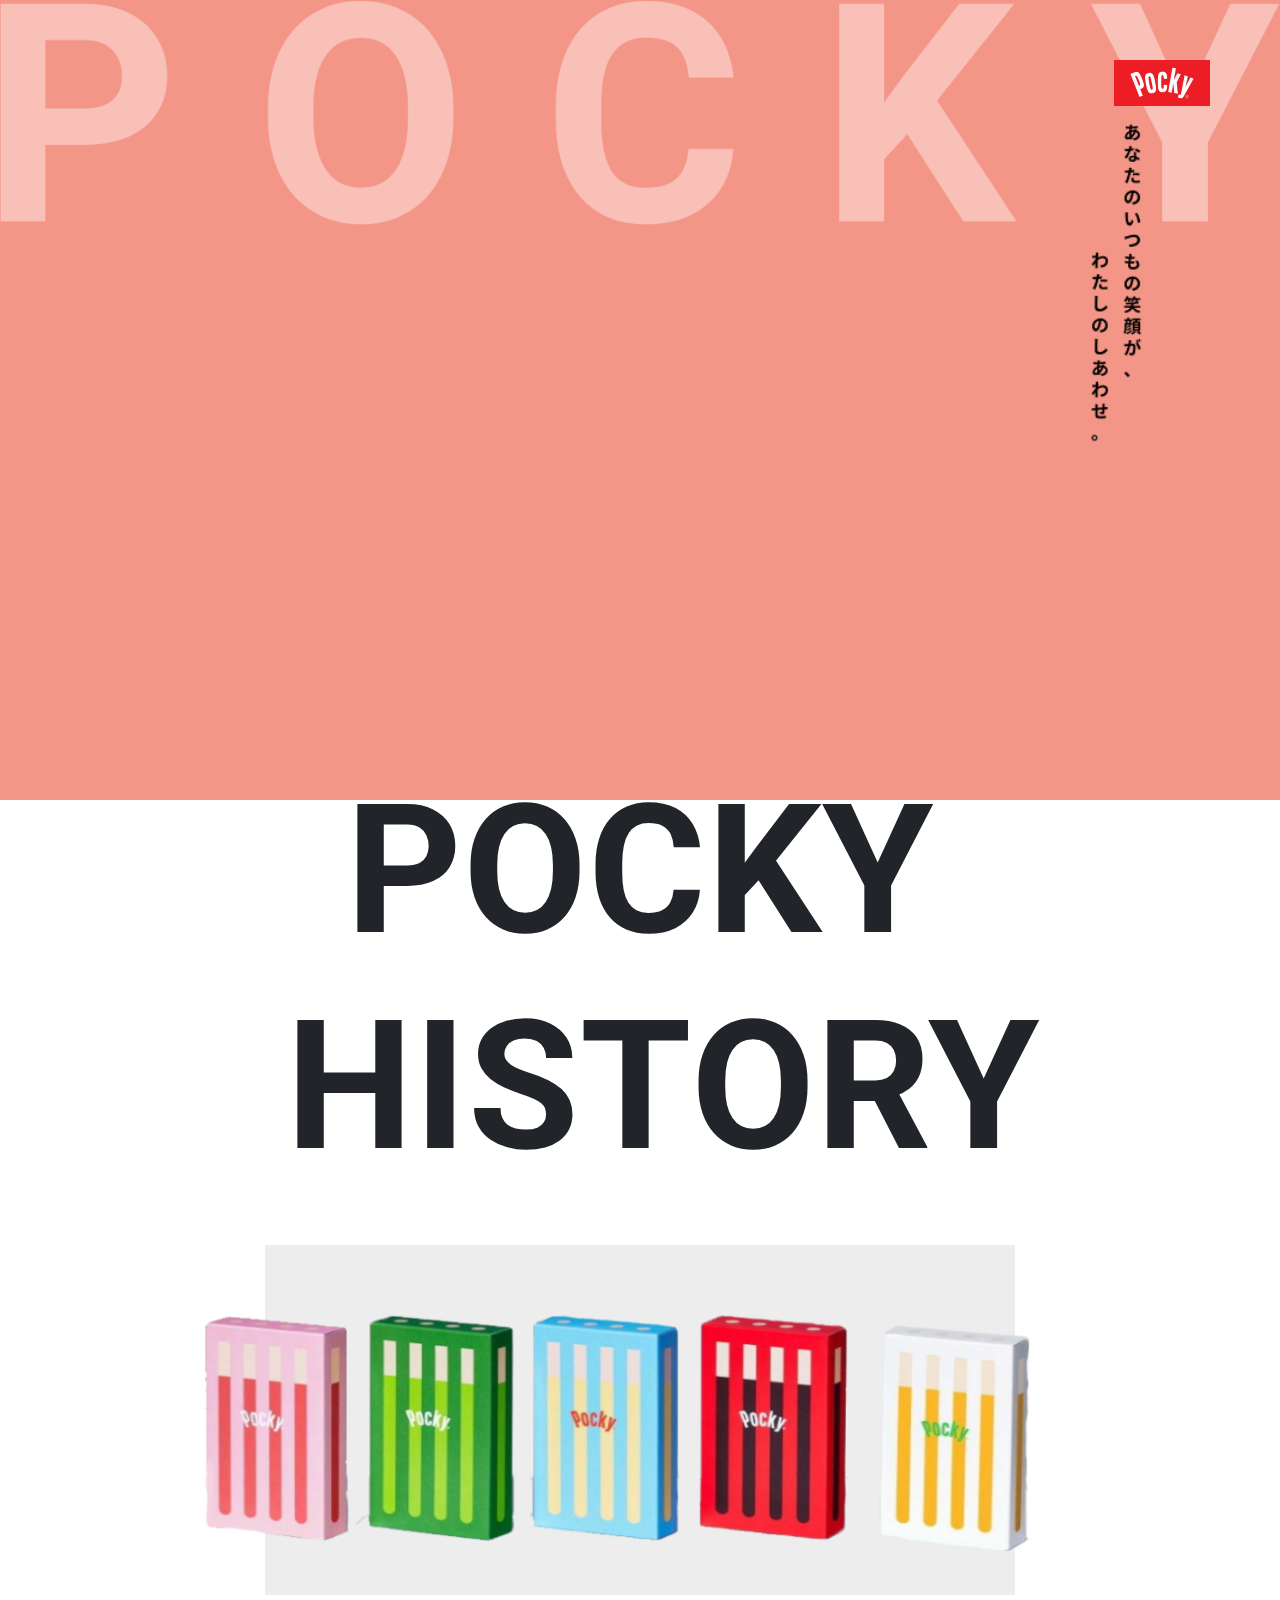
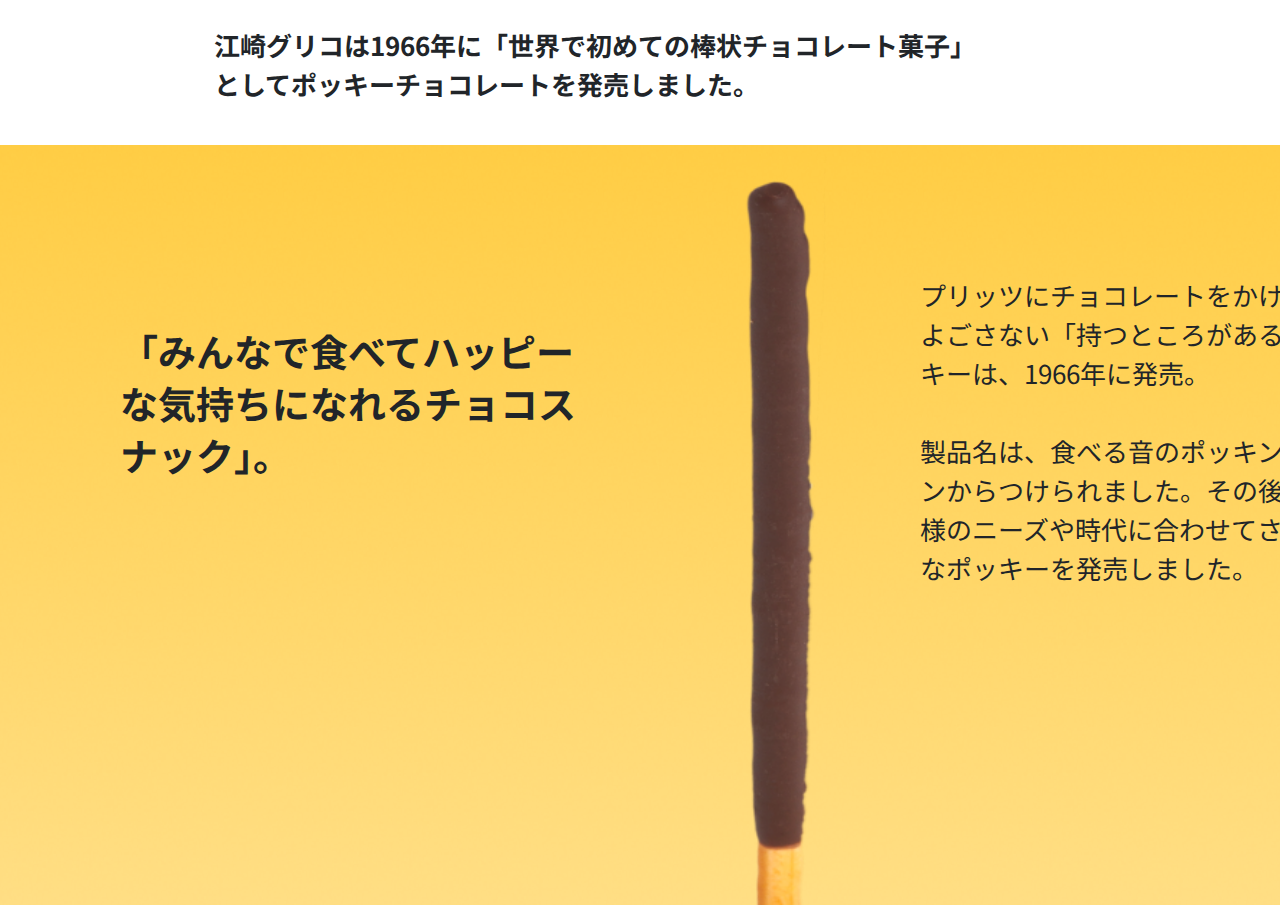
==== index.html @ 2954a49f "final project" ====
<!DOCTYPE html>
<html lang="en">
<head>
    <meta charset="UTF-8">
    <meta name="viewport" content="width=device-width, initial-scale=1.0">
    <title>Hi！Pocky</title>

    <!-- css連結 -->
    <link href="css/style.css" rel="stylesheet">	
    <link href="css/bootstrap.min.css" rel="stylesheet">
    <link href="css/headtop.css" rel="stylesheet" type="text/css">
    <link href="css/historyani.css" rel="stylesheet" type="text/css">
    <link rel="preconnect" href="https://fonts.gstatic.com">
    <link href="https://fonts.googleapis.com/css2?family=Roboto:wght@400;700&display=swap" rel="stylesheet">
    <link href="https://fonts.googleapis.com/css2?family=Noto+Sans+JP:wght@400;500;700&display=swap" rel="stylesheet">

    <!-- JS連結 -->
    <script src="js/jQuery.js"></script>
    <script src="js/bootstrap.min.js"></script>
    <script type="text/javascript" src="js/headtop.js"></script>
</head>

<body>
    <header>
		<main id="main">
            <img class="h_logo" src="img/index/logo_pocky.png" alt="pocky">
            <img class="logo" src="img/index/img_logo.png" alt="logo">
            <img class="headertext" src="img/index/p_header.png" alt="header text">
			<div class="intro">
				<div class="visual-wrap">
					<div class="visual-list">
						<div class="item item01 origin"><img src="img/index/img_chocolate_fc.png" alt="" width="100" height="500"></div>
						<div class="item item02 origin"><img src="img/index/img_strawberry_fc.png" alt="" width="100" height="500"></div>
						<div class="item item03 origin"><img src="img/index/img_potato_fc.png" alt="" width="100" height="500"></div>
						<div class="item item04 origin"><img src="img/index/img_matcha_fc.png" alt="" width="100" height="500"></div>
						<div class="item item05 origin"><img src="img/index/img_melon_fc.png" alt="" width="100" height="500"></div>
					</div>
				</div>
				<div class="visual-bg">
					<div class="idle-bg bg01"></div>
					<div class="active-bg bg01"></div>
				</div>
            </div>
        </main>
    </header>

    <div class="history">
        <h1 class="content_title">POCKY &nbsp;HISTORY</h1>
        <h1 class="content_title_mid">POCKY<br>HISTORY</h1>
        <div class="bg_history1_box">
            <div class="bg_history1"></div>
            <img class="img_pockybox" src="img/index/img_pockybox.png" alt="pockybox">
            <p class="content_text">江崎グリコは1966年に「世界で初めての棒状チョコレート菓子」<br>としてポッキーチョコレートを発売しました。</p>
        </div>
        <div class="bg_history2_box">
            <h2 class="history_title">「みんなで食べてハッピーな気持ちになれるチョコスナック」。</h2>
            <img class="img_bighcocolate" src="img/index/img_bigchocolate.png" alt="img_bigchocolate">
            <p class="content_text">プリッツにチョコレートをかけ、手をよごさない「持つところがある」ポッキーは、1966年に発売。<br><br>
                製品名は、食べる音のポッキンポッキンからつけられました。その後、お客様のニーズや時代に合わせてさまざまなポッキーを発売しました。</p>
        </div>
    </div>
</body>
</html>
---- css/style.css ----
html{
    height: auto;
    margin: auto;
    font-size: 62.5%; 
}

.h_logo{
    position: absolute;
    width: 100%;
    z-index: 2;
}

.logo{
    position: absolute;
    margin-top: 60px;
    right: 5.5%;
    z-index: 2;
}

.headertext{
    position: absolute;
    margin-top: 50px;
    height: 36rem;
    top: 70px;
    right: 10%;
    z-index: 5;
}

.history{
    margin-top: -37px;
}

.content_title{
    font-family: 'Roboto', sans-serif;
    font-weight: bold;
    font-size: 18rem;
    letter-spacing: 0.1rem;
    text-align: center;
}

.content_title_mid{
    display: none;
}

.bg_history1_box{
    margin-top: 50px;
    display: flex;
    justify-content: center;
}

.bg_history1{
    width: 750px;
    height: 350px;
    background: rgba(196, 196, 196, 0.3);
}

.img_pockybox{
    position: absolute;
    width: 900px;
    margin-top: 40px;
    margin-left: 25px;
}

.content_text{
    position: absolute;
    font-family: 'Noto Sans JP', sans-serif;
    font-weight: bold;
    font-size: 2.6rem;
    margin-top: 380px;
    margin-left: -90px;
}

.bg_history2_box{
    margin-top: 150px;
    width: 100%;
    height: 760px;
    background-image: url(../img/index/bg_history2.png);
    background-repeat: round;
    display: flex;
}

h2{
    font-size: 3.8rem !important;
}

.history_title{
    font-family: 'Noto Sans JP', sans-serif;
    font-weight: bold;
    width: 480px;
    line-height: 5.2rem;
    margin-top: 180px;
    margin-left: 120px;
}

.img_bighcocolate{
    margin-left: 100px;
    z-index: 5;
}

.bg_history2_box p{
    width: 450px;
    font-weight: normal;
    margin-top: 130px;
    margin-left: 920px;
}

@media screen and (max-width: 860px) {
    .introduce{ margin-top: -10px!important;}
    .content_title{ display: none;}
    .content_title_mid{ 
        display: block;
        font-family: 'Roboto', sans-serif;
        font-weight: bold;
        font-size: 10rem;
        letter-spacing: 0.1rem;
        line-height: 10rem;
        text-align: left;
    }

    .history{ margin-top: -12px;}
    .content_title{ font-size: 9.5rem;}
    .bg_history1_box{ margin-top: 50px; justify-content: flex-end;}
    .bg_history1{ width: 600px; height: 300px;}
    .img_pockybox{ width: 650px; margin-top: 55px; margin-left: -10px;}
    .content_text{ font-size: 2rem; margin-top: 330px; margin-right: 70px;}    
}
---- css/headtop.css ----
@charset "UTF-8";


#main .sp{ display: none; }
#main .intro{ width: 100%; height: 100vh;  min-height: 630px; max-height: 800px; padding-top: 55%; position: relative; }
#main .intro .visual-wrap{ position: absolute; left: 0; top: 0; width: 100%; height: 100%; overflow: hidden; }
#main .intro .visual-list{ position: absolute; left: 50%; bottom: 0; z-index: 5; overflow: hidden; }
#main .intro .visual-list .item{ float: left; transform: translateX(80px); }
#main .intro .visual-list .item01{ margin-right: 20px; }
#main .intro .visual-list .item02{ margin-right: 20px; }
#main .intro .visual-list .item03{ margin-right: 20px; }
#main .intro .visual-list .item04{ margin-right: 20px; }
#main .intro .visual-list .item05{ margin-right: 20px; }
#main .intro .visual-bg{ position: absolute; left: 0; top: 0; width: 100%; height: 100%; }
#main .intro .visual-bg .active-bg,
#main .intro .visual-bg .idle-bg{ position: absolute; left: 0; top: 0; width: 100%; height: 100%; }
#main .intro .visual-bg .active-bg{ transform: scale(0); z-index: 1; }
#main .intro .visual-bg .active-bg.bg01,
#main .intro .visual-bg .idle-bg.bg01{ background-color: #F49687; }
#main .intro .visual-bg .active-bg.bg02,
#main .intro .visual-bg .idle-bg.bg02{ background-color: #FFB2DB; }
#main .intro .visual-bg .active-bg.bg03,
#main .intro .visual-bg .idle-bg.bg03{ background-color: #3DA44C; }
#main .intro .visual-bg .active-bg.bg04,
#main .intro .visual-bg .idle-bg.bg04{ background-color: #8EEBFF; }
#main .intro .visual-bg .active-bg.bg05,
#main .intro .visual-bg .idle-bg.bg05{ background-color: #FFDB7E; }


@media screen and (max-width: 860px) {
	#main .intro{ height: 0; padding-top: 110%;  min-height: inherit;}
	#main .intro .visual-list{ height: 60%;}
	#main .intro .visual-list .item{ float: left; height: auto; /*height: 120%;*/ transform: translateX(5vw); }
	#main .intro .visual-list .item01{ margin-right: 0; width: 100px; }
	#main .intro .visual-list .item02{ margin-right: 0%; width: 100px; }
	#main .intro .visual-list .item03{ margin-right: 0%; width: 100px; }
	#main .intro .visual-list .item04{ margin-right: 0%; width: 100px; }
	#main .intro .visual-list .item05{ margin-right: 0%; width: 100px; }
	#main .intro .visual-list .item img{ height: auto; width: 100%; }
}

/*animation*/
#main .intro .visual-bg .active-bg.show01{ animation: visualBgSlide01 0.3s cubic-bezier(.31,.01,.99,.76) forwards; transform-origin: left center; }
#main .intro .visual-bg .active-bg.show02{ animation: visualBgSlide02 0.3s cubic-bezier(.31,.01,.99,.76) forwards; transform-origin: center top; }
#main .intro .visual-bg .active-bg.show03{ animation: visualBgSlide03 0.3s cubic-bezier(.31,.01,.99,.76) forwards; transform-origin: right center; }
#main .intro .visual-bg .active-bg.show04{ animation: visualBgSlide04 0.3s cubic-bezier(.31,.01,.99,.76) forwards; transform-origin: center bottom; }
#main .intro::before{ content: ''; width: 100%; height: 100%; position: absolute; right: 0; top: 0; background-color: #ffffff; z-index: 50; }
#main .intro.show::before{ width: 0; transition: width 0.5s cubic-bezier(1.000, 0.000, 0.000, 1.000); }
#main .intro .visual-list .item img{ transform: translateY(100%); }
#main .intro .visual-list .item.show img{ transform: translateY(0); transition: transform 0.5s ease; }



/*keyframe*/
@keyframes visualBgSlide01{
	0%{ transform: scaleX(0); }
	100%{ transform: scaleX(1); }
}
@keyframes visualBgSlide02{
	0%{ transform: scaleY(0); }
	100%{ transform: scaleY(1); }
}
@keyframes visualBgSlide03{
	0%{ transform: scaleX(0); }
	100%{ transform: scaleX(1); }
}
@keyframes visualBgSlide04{
	0%{ transform: scaleY(0); }
	100%{ transform: scaleY(1); }
}
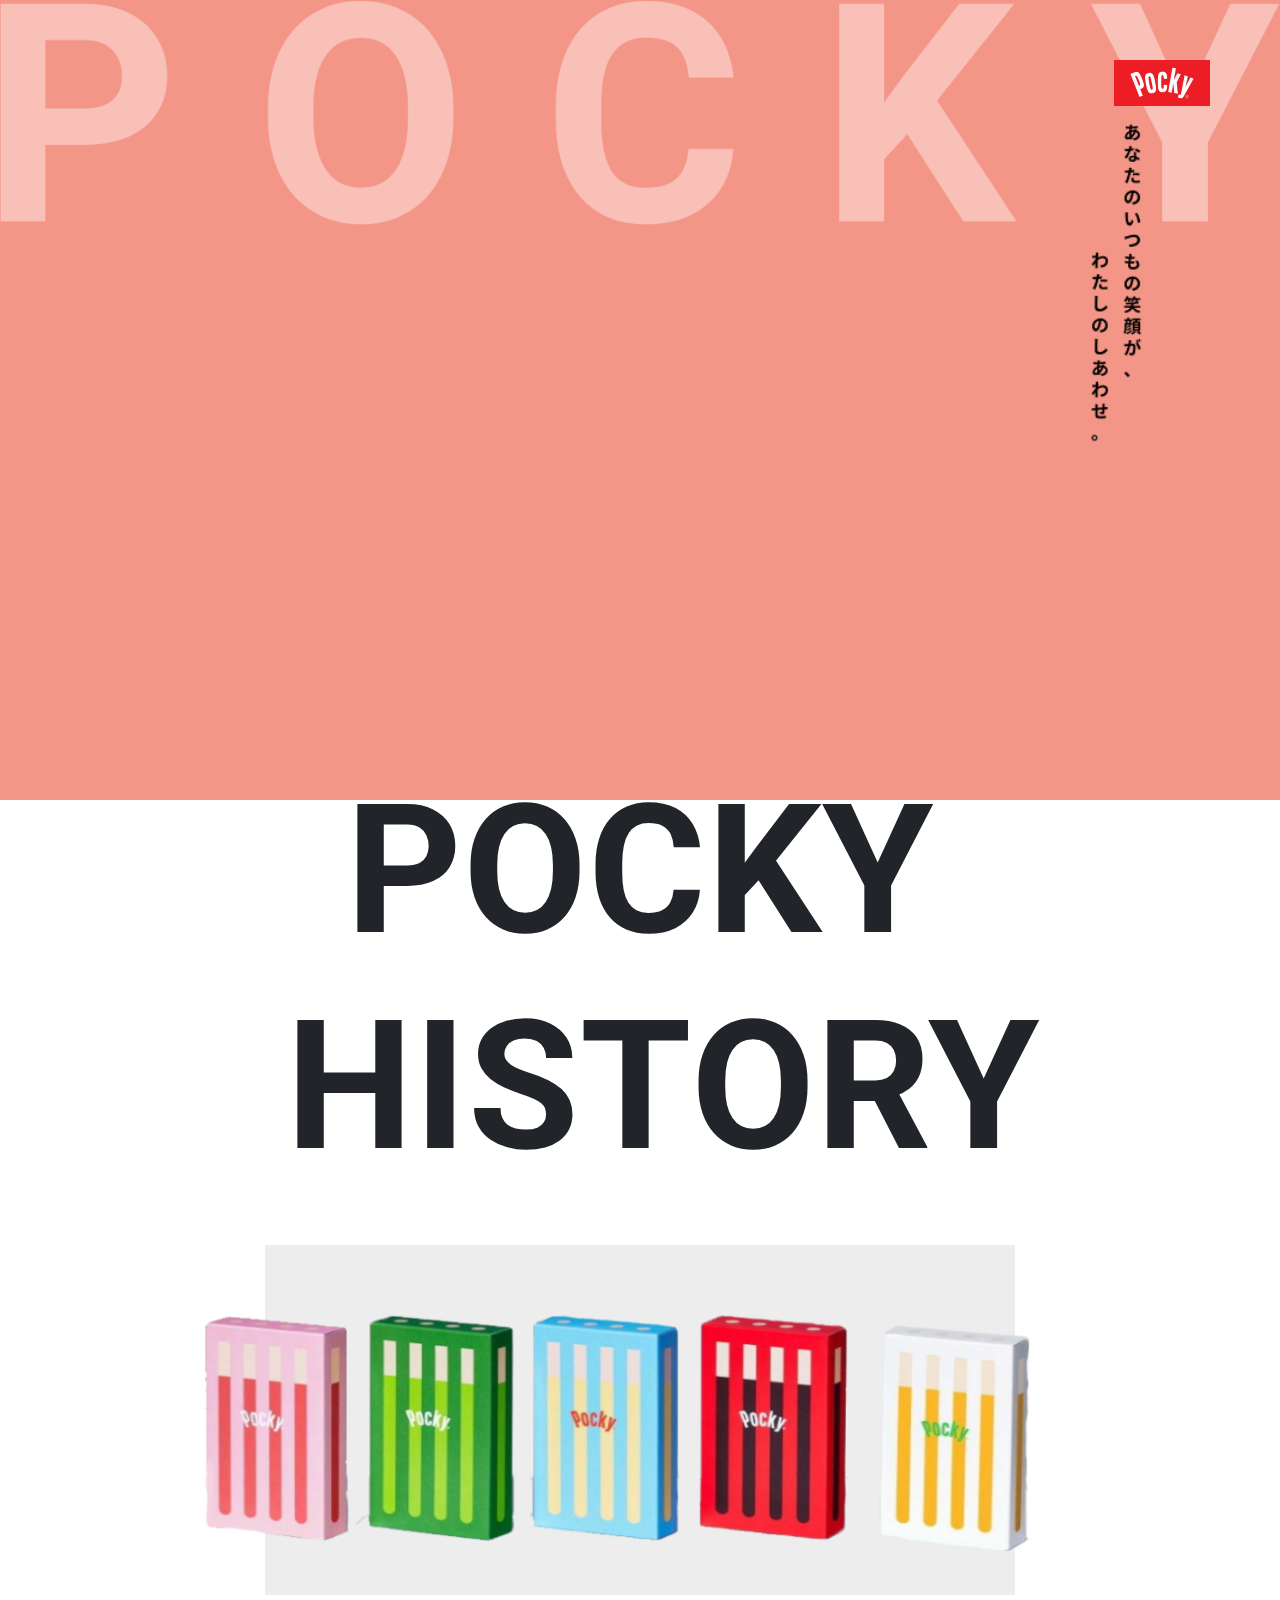
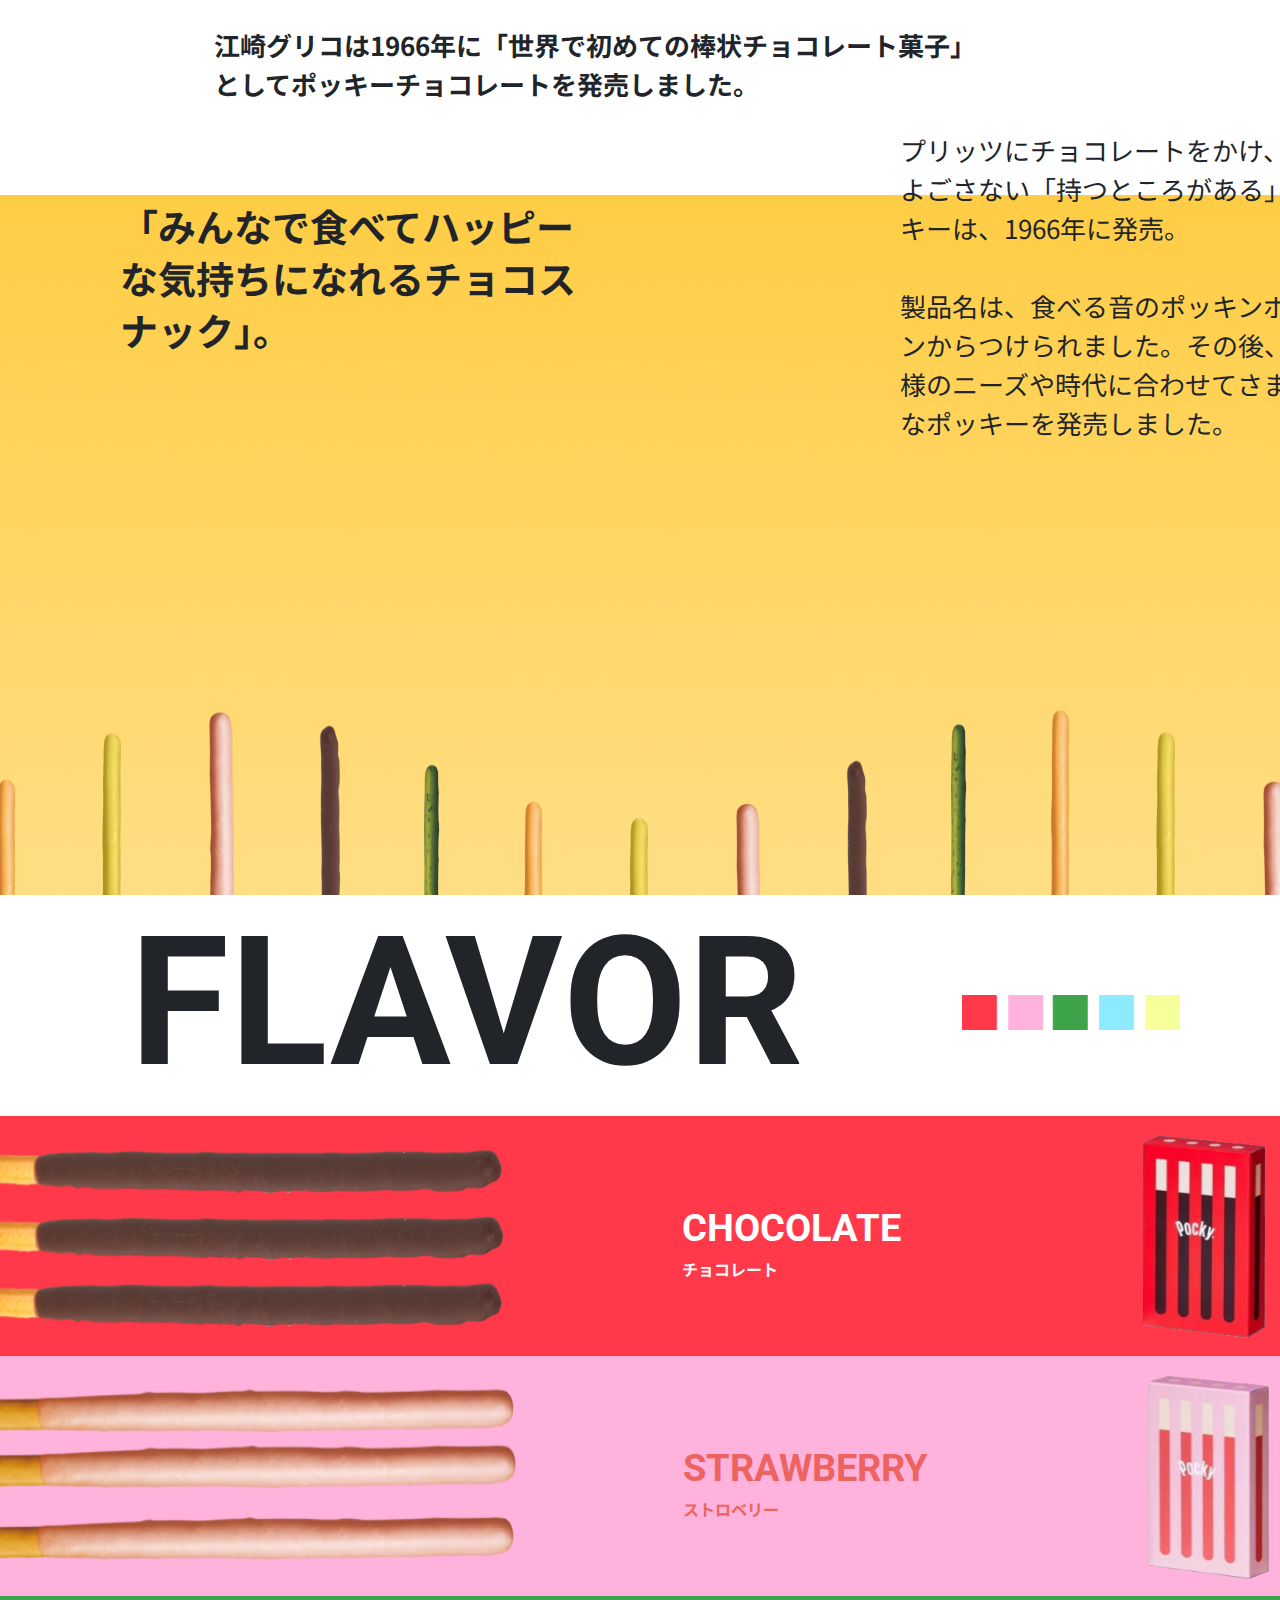
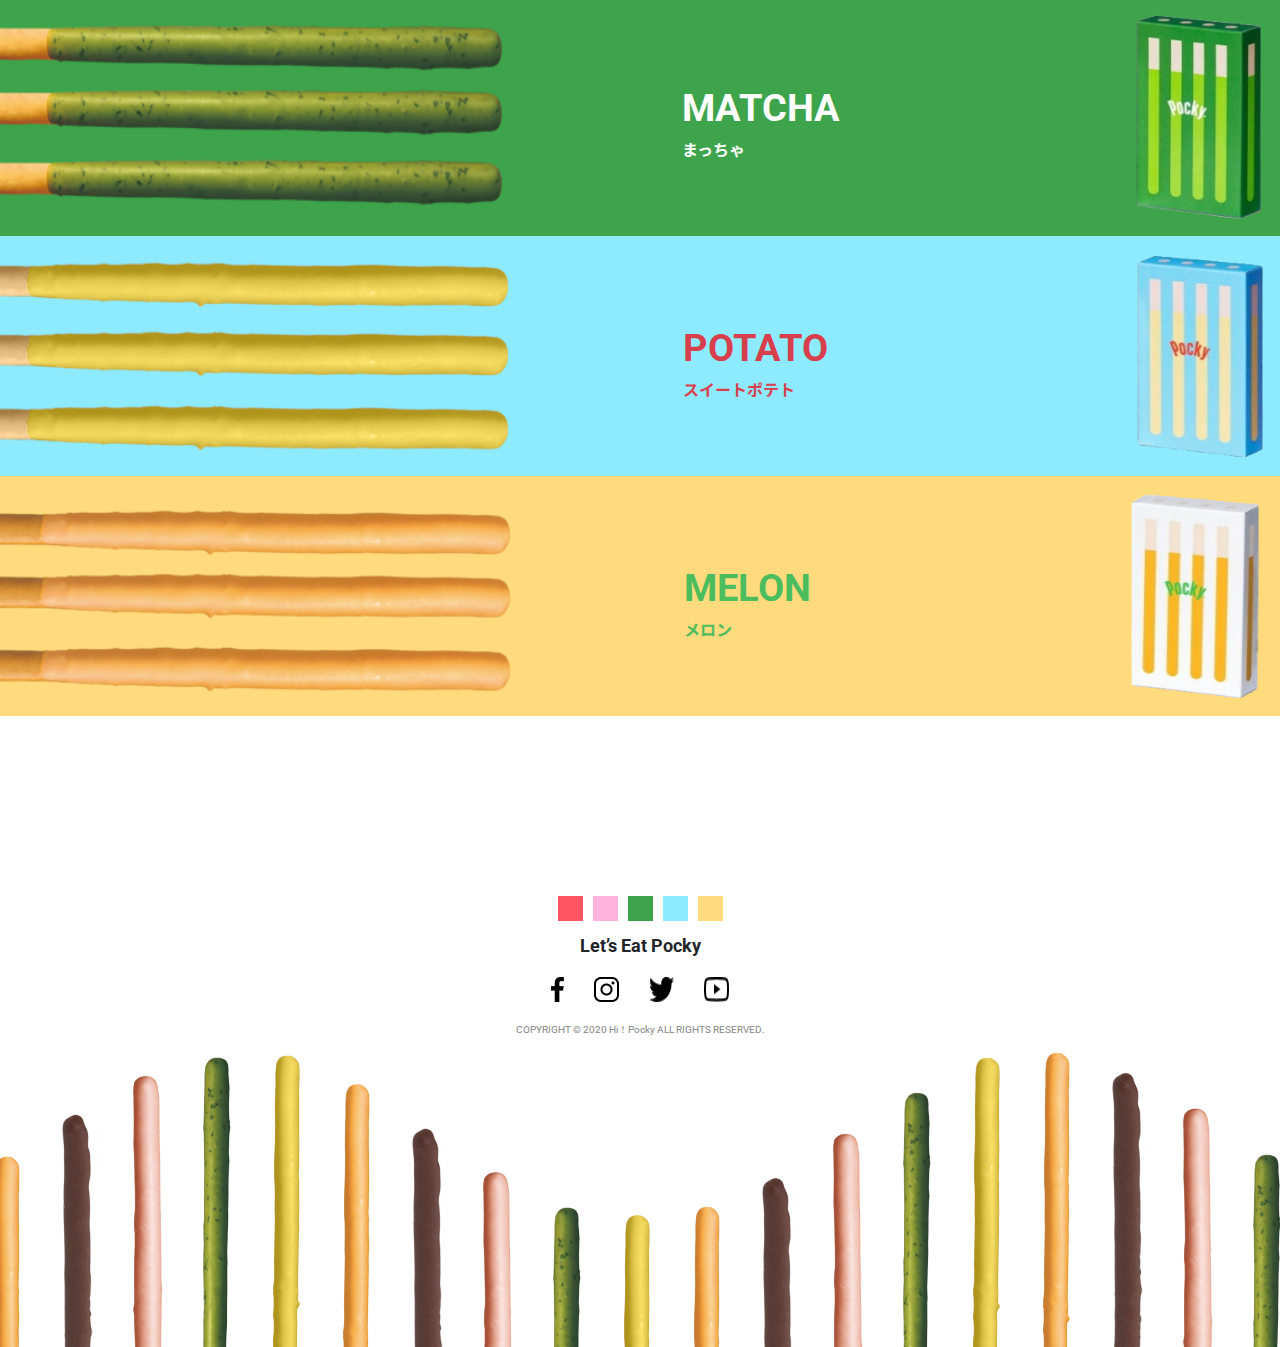
==== commit 2c5afe2d: "home page" ====
--- a/index.html
+++ b/index.html
@@ -8,16 +8,21 @@
     <!-- css連結 -->
     <link href="css/style.css" rel="stylesheet">	
     <link href="css/bootstrap.min.css" rel="stylesheet">
-    <link href="css/headtop.css" rel="stylesheet" type="text/css">
-    <link href="css/historyani.css" rel="stylesheet" type="text/css">
+    <link href="css/animation.css" rel="stylesheet" type="text/css">
     <link rel="preconnect" href="https://fonts.gstatic.com">
     <link href="https://fonts.googleapis.com/css2?family=Roboto:wght@400;700&display=swap" rel="stylesheet">
     <link href="https://fonts.googleapis.com/css2?family=Noto+Sans+JP:wght@400;500;700&display=swap" rel="stylesheet">
 
-    <!-- JS連結 -->
-    <script src="js/jQuery.js"></script>
-    <script src="js/bootstrap.min.js"></script>
-    <script type="text/javascript" src="js/headtop.js"></script>
+     <!-- JS連結 -->
+     <script src="js/jQuery.js"></script>
+     <script src="js/bootstrap.min.js"></script>
+     <script src="js/headtop.js"  type="text/javascript"></script>
+    <script>
+		window.dataLayer = window.dataLayer || [];
+		function gtag(){dataLayer.push(arguments);}
+		gtag('js', new Date());
+		gtag('config', 'UA-28537557-1');
+	</script>
 </head>
 
 <body>
@@ -52,12 +57,98 @@
             <img class="img_pockybox" src="img/index/img_pockybox.png" alt="pockybox">
             <p class="content_text">江崎グリコは1966年に「世界で初めての棒状チョコレート菓子」<br>としてポッキーチョコレートを発売しました。</p>
         </div>
-        <div class="bg_history2_box">
-            <h2 class="history_title">「みんなで食べてハッピーな気持ちになれるチョコスナック」。</h2>
-            <img class="img_bighcocolate" src="img/index/img_bigchocolate.png" alt="img_bigchocolate">
-            <p class="content_text">プリッツにチョコレートをかけ、手をよごさない「持つところがある」ポッキーは、1966年に発売。<br><br>
-                製品名は、食べる音のポッキンポッキンからつけられました。その後、お客様のニーズや時代に合わせてさまざまなポッキーを発売しました。</p>
+        <main id="main">
+            <div class="bg_history2_box">
+                <section class="point">
+                    <div class="buds js-inview"><img src="img/index/img_chocolate_fc.png" alt="" width="144" height="2064"></div>
+                    <div class="bg-list js-inview">
+                        <div class="item item01 origin"><img src="img/index/img_chocolate.png" alt="" width="35" height="276"></div>
+                        <div class="item item02 origin"><img src="img/index/img_matcha.png" alt="" width="28" height="276"></div>
+                        <div class="item item03 origin"><img src="img/index/img_melon.png" alt="" width="35" height="276"></div>
+                        <div class="item item04 origin"><img src="img/index/img_potato.png" alt="" width="36" height="276"></div>
+                        <div class="item item05 origin"><img src="img/index/img_strawberry.png" alt="" width="43" height="276"></div>
+                    </div>
+                </section>
+                <h2 class="history_title">「みんなで食べてハッピーな気持ちになれるチョコスナック」。</h2>
+                <p class="content_text">プリッツにチョコレートをかけ、手をよごさない「持つところがある」ポッキーは、1966年に発売。<br><br>
+                    製品名は、食べる音のポッキンポッキンからつけられました。その後、お客様のニーズや時代に合わせてさまざまなポッキーを発売しました。</p>
+            </div>
+        </main>
+    </div>
+
+    <div class="flavor">
+        <div class="flavor_title">
+            <h1 class="content_title">FLAVOR</h1>
+            <img class="img_smallcontent" src="img/index/img_content_3.png" alt="squares">
+        </div>
+        <div class="chocolate flavor_content">
+            <img src="img/index/img_3chocolate.png" alt="chocolate flavor">
+            <div class="flavor_text">
+                <h2>CHOCOLATE</h2>
+                <p>チョコレート</p>
+            </div>
+            <img class="flavorbox" src="img/index/img_chocolatebox.png" alt="chocolate box">
+        </div>
+        <div class="strawberry flavor_content">
+            <img src="img/index/img_3strawberry.png" alt="strawberry flavor">
+            <div class="flavor_text">
+                <h2>STRAWBERRY</h2>
+                <p>ストロベリー</p>
+            </div>
+            <img class="flavorbox" src="img/index/img_strawberrybox.png" alt="strawberry box">
+        </div>
+        <div class="matcha flavor_content">
+            <img src="img/index/img_3matcha.png" alt="matcha flavor">
+            <div class="flavor_text">
+                <h2>MATCHA</h2>
+                <p>まっちゃ</p>
+            </div>
+            <img class="flavorbox" src="img/index/img_matchabox.png" alt="matcha box">
+        </div>
+        <div class="potato flavor_content">
+            <img src="img/index/img_3potato.png" alt="potato flavor">
+            <div class="flavor_text">
+                <h2>POTATO</h2>
+                <p>スイートポテト</p>
+            </div>
+            <img class="flavorbox" src="img/index/img_potatobox.png" alt="potato box">
+        </div>
+        <div class="melon flavor_content">
+            <img src="img/index/img_3melon.png" alt="melon flavor">
+            <div class="flavor_text">
+                <h2>MELON</h2>
+                <p>メロン </p>
+            </div>
+            <img class="flavorbox" src="img/index/img_melonbox.png" alt="melon box">
         </div>
     </div>
+
+    <footer id="footer" class="js-inview">
+        <div class="container">
+            <div class="img_color">
+                <div class="color_1"></div>
+                <div class="color_2"></div>
+                <div class="color_3"></div>
+                <div class="color_4"></div>
+                <div class="color_5"></div>
+            </div>
+            <h3>Let’s Eat Pocky</h3>
+            <div class="btn_footer">
+                <img class="btn_fb" src="img/btn_footer_fb.png">
+                <img class="btn_ig" src="img/btn_footer_ig.png">
+                <img class="btn_twitter" src="img/btn_footer_twitter.png">
+                <img class="btn_yt" src="img/btn_footer_yt.png">
+            </div>
+
+            <p>COPYRIGHT © 2020 Hi！Pocky ALL RIGHTS RESERVED.</p>
+        </div>
+        <div class="bg-list">
+            <div class="item item01 origin"><img src="img/index/img_chocolate.png" alt="" width="50" height="300"></div>
+            <div class="item item02 origin"><img src="img/index/img_strawberry.png" alt="" width="50" height="300"></div>
+            <div class="item item03 origin"><img src="img/index/img_matcha.png" alt="" width="50" height="300"></div>
+            <div class="item item04 origin"><img src="img/index/img_potato.png" alt="" width="50" height="300"></div>
+            <div class="item item05 origin"><img src="img/index/img_melon.png" alt="" width="50" height="300" margin-right="20"></div>
+        </div>
+    </footer>
 </body>
 </html>--- a/css/style.css
+++ b/css/style.css
@@ -4,19 +4,9 @@
     font-size: 62.5%; 
 }
 
-.h_logo{
-    position: absolute;
-    width: 100%;
-    z-index: 2;
-}
-
-.logo{
-    position: absolute;
-    margin-top: 60px;
-    right: 5.5%;
-    z-index: 2;
-}
-
+/*header*/
+.h_logo{ position: absolute; width: 100%; z-index: 2;}
+.logo{ position: absolute; margin-top: 60px; right: 5.5%; z-index: 2;}
 .headertext{
     position: absolute;
     margin-top: 50px;
@@ -26,10 +16,8 @@
     z-index: 5;
 }
 
-.history{
-    margin-top: -37px;
-}
-
+/*history*/
+.history{ margin-top: -37px;}
 .content_title{
     font-family: 'Roboto', sans-serif;
     font-weight: bold;
@@ -37,30 +25,10 @@
     letter-spacing: 0.1rem;
     text-align: center;
 }
-
-.content_title_mid{
-    display: none;
-}
-
-.bg_history1_box{
-    margin-top: 50px;
-    display: flex;
-    justify-content: center;
-}
-
-.bg_history1{
-    width: 750px;
-    height: 350px;
-    background: rgba(196, 196, 196, 0.3);
-}
-
-.img_pockybox{
-    position: absolute;
-    width: 900px;
-    margin-top: 40px;
-    margin-left: 25px;
-}
-
+.content_title_mid{ display: none;}
+.bg_history1_box{ margin-top: 50px; display: flex; justify-content: center;}
+.bg_history1{ width: 750px; height: 350px; background: rgba(196, 196, 196, 0.3);}
+.img_pockybox{ position: absolute; width: 900px; margin-top: 40px; margin-left: 25px;}
 .content_text{
     position: absolute;
     font-family: 'Noto Sans JP', sans-serif;
@@ -69,58 +37,104 @@
     margin-top: 380px;
     margin-left: -90px;
 }
-
-.bg_history2_box{
-    margin-top: 150px;
-    width: 100%;
-    height: 760px;
-    background-image: url(../img/index/bg_history2.png);
-    background-repeat: round;
-    display: flex;
-}
-
-h2{
-    font-size: 3.8rem !important;
-}
-
+.bg_history2_box{ margin-top: 200px;}
+h2{ font-size: 3.8rem !important;}
 .history_title{
+    position: absolute;
     font-family: 'Noto Sans JP', sans-serif;
     font-weight: bold;
     width: 480px;
     line-height: 5.2rem;
-    margin-top: 180px;
+    top: 1800px;
     margin-left: 120px;
 }
-
-.img_bighcocolate{
-    margin-left: 100px;
-    z-index: 5;
+.bg_history2_box p{
+    position: absolute;
+    width: 450px;
+    font-weight: normal;
+    top: 1350px;
+    margin-left: 900px;
 }
 
-.bg_history2_box p{
-    width: 450px;
-    font-weight: normal;
-    margin-top: 130px;
-    margin-left: 920px;
+/*flavor*/
+.flavor_title{ display: flex; justify-content: space-between;}
+.flavor_title .content_title{ margin-left: 130px;}
+.img_smallcontent{ height: 35px; margin-top: 100px; margin-right: 100px;}
+.flavor_text h2{ font-family: 'Roboto', sans-serif; font-weight: bold;}
+.flavor_text p{ font-family: 'Noto Sans JP', sans-serif; font-weight: bold; font-size: 1.6rem;}
+.flavorbox{ width: 150px; height: 220px; margin-top: 10px; margin-bottom: 10px;}
+.flavor_content{ display: flex;}
+.flavor_text{ margin-top: 90px;}
+
+.chocolate{ background-color: #FF394A;}
+.chocolate .flavor_text{ color: white; margin-left: 153px;}
+.chocolate .flavorbox{ width: 145px; margin-left: 18%;}
+.strawberry{ background-color: #FFB2DB;}
+.strawberry .flavor_text{ color: #EC6360; margin-left: 150px;}
+.strawberry .flavorbox{ margin-left: 16%;}
+.matcha{ background-color: #3DA44C;}
+.matcha .flavor_text{ color: white; margin-left: 170px;}
+.matcha .flavorbox{ margin-left: 22%;}
+.potato{ background-color: #8EEBFF;}
+.potato .flavor_text{ color: #D83F4C; margin-left: 170px;}
+.potato .flavorbox{ margin-left: 23%;}
+.melon{ background-color: #FFDB7E;}
+.melon .flavor_text{ color: #4CBD5D; margin-left: 170px;}
+.melon .flavorbox{ margin-left: 24.3%;}
+
+/*footer*/
+.img_color{ margin-top: 100px; display: flex; justify-content: center;}
+.color_1{width:25px;height: 25px;background: #FF5462;margin-right: 10px;}
+.color_2{width:25px;height: 25px;background: #FFB2DB;margin-right: 10px;}
+.color_3{width:25px;height: 25px;background: #3DA44C;margin-right: 10px;}
+.color_4{width:25px;height: 25px;background: #8EEBFF;margin-right: 10px;}
+.color_5{width:25px;height: 25px;background: #FFDB7E;}
+footer .container h3{font-weight: bold;text-align: center;margin-top: 15px;}
+.btn_footer{display: flex;justify-content: center;margin-top: 20px;}
+.btn_fb,.btn_ig,.btn_twitter{margin-right: 30px;}
+.btn_fb:hover,.btn_ig:hover,.btn_twitter:hover,.btn_yt:hover{opacity: 0.5;}
+footer .container p{color:#858585; text-align: center; margin-top: 20px;}
+
+@media screen and (max-width: 1024px) {
+    .bg_text p{width: 394px;height: 763px;}
+    .btn_flavor img{width: 65px;height: 65px;}    
 }
-
-@media screen and (max-width: 860px) {
+@media screen and (max-width: 768px) {
     .introduce{ margin-top: -10px!important;}
     .content_title{ display: none;}
-    .content_title_mid{ 
-        display: block;
-        font-family: 'Roboto', sans-serif;
-        font-weight: bold;
-        font-size: 10rem;
-        letter-spacing: 0.1rem;
-        line-height: 10rem;
-        text-align: left;
-    }
-
+    .content_title_mid{ display: block; font-family: 'Roboto', sans-serif; font-weight: bold; font-size: 10rem;
+                        letter-spacing: 0.1rem; line-height: 10rem; text-align: left;}
     .history{ margin-top: -12px;}
     .content_title{ font-size: 9.5rem;}
     .bg_history1_box{ margin-top: 50px; justify-content: flex-end;}
     .bg_history1{ width: 600px; height: 300px;}
     .img_pockybox{ width: 650px; margin-top: 55px; margin-left: -10px;}
-    .content_text{ font-size: 2rem; margin-top: 330px; margin-right: 70px;}    
+    .content_text{ font-size: 2rem; margin-top: 340px; margin-right: 70px;}
+}
+@media screen and (max-width: 426px) {
+    .strawberry_bg{background-image:url('../img/strawberry/bg_strawberry_s.png');width:100%;background-repeat: no-repeat;}
+    .bg_text{width: 283px;height: 434px;margin-top:200px;}
+    .bg_text p{padding:30px;width: 395.6px;height: 434px;font-size: 1.2rem;}
+    .bg_strawberry img{display: none;}
+    content{display:inline;margin-top:0px;}
+    .strawberry_h1 img{width:277px;height:91px;}
+    .flavor p{font-size:1rem;}
+    .btn_flavor{padding-bottom:30px;}
+    .btn_flavor img{width: 55px;height: 55px;}
+}
+@media screen and (max-width: 376px) {
+    .strawberry_bg{background-image:url('../img/strawberry/bg_strawberry_s.png');width:100%;background-repeat: no-repeat;}
+    .bg_text{width: 283px;height: 434px;margin-top:200px;}
+    .bg_text p{padding:30px;width: 345.2px;height: 434px;font-size: 1.2rem;}
+    .bg_strawberry img{display: none;}
+    .btn_flavor img{width: 65px;height: 65px;}
+    content{display:inline;margin-top:0px;}
+    .strawberry_h1 img{width:277px;height:91px;}
+    .flavor p{font-size:1rem;}
+    .btn_flavor{padding-bottom:30px;}
+    .btn_flavor img{width: 55px;height: 55px;}
+}
+@media screen and (max-width:320px){
+    .bg_text p{padding:30px;width:290px;height: 450px;font-size: 1rem;}
+    .flavor{margin-top:20px;}
 }--- a/css/animation.css
+++ b/css/animation.css
@@ -0,0 +1,148 @@
+@charset "UTF-8";
+#main .sp{ display: none; }
+#main .intro{ width: 100%; height: 100vh;  min-height: 630px; max-height: 800px; padding-top: 55%; position: relative; }
+#main .intro .visual-wrap{ position: absolute; left: 0; top: 0; width: 100%; height: 100%; overflow: hidden; }
+#main .intro .visual-list{ position: absolute; left: 50%; bottom: 0; z-index: 5; overflow: hidden; }
+#main .intro .visual-list .item{ float: left; transform: translateX(80px); }
+#main .intro .visual-list .item01{ margin-right: 20px; }
+#main .intro .visual-list .item02{ margin-right: 20px; }
+#main .intro .visual-list .item03{ margin-right: 20px; }
+#main .intro .visual-list .item04{ margin-right: 20px; }
+#main .intro .visual-list .item05{ margin-right: 20px; }
+#main .intro .visual-bg{ position: absolute; left: 0; top: 0; width: 100%; height: 100%; }
+#main .intro .visual-bg .active-bg,
+#main .intro .visual-bg .idle-bg{ position: absolute; left: 0; top: 0; width: 100%; height: 100%; }
+#main .intro .visual-bg .active-bg{ transform: scale(0); z-index: 1; }
+#main .intro .visual-bg .active-bg.bg01,
+#main .intro .visual-bg .idle-bg.bg01{ background-color: #F49687; }
+#main .intro .visual-bg .active-bg.bg02,
+#main .intro .visual-bg .idle-bg.bg02{ background-color: #FFB2DB; }
+#main .intro .visual-bg .active-bg.bg03,
+#main .intro .visual-bg .idle-bg.bg03{ background-color: #3DA44C; }
+#main .intro .visual-bg .active-bg.bg04,
+#main .intro .visual-bg .idle-bg.bg04{ background-color: #8EEBFF; }
+#main .intro .visual-bg .active-bg.bg05,
+#main .intro .visual-bg .idle-bg.bg05{ background-color: #FFDB7E; }
+/*history*/
+#main .point{ width: 100%; height: 700px; position: relative; overflow: hidden;  background-image: url(../img/index/bg_history2.png); background-repeat: round;}
+#main .point .en-body{ position: absolute; left: 50%; margin-left: -520px; top: 105px; z-index: 10; }
+#main .point .en-body .en{ position: relative; z-index: 5; }
+#main .point .en-body .deco{ position: absolute; top: 65%; right: 8%; transform: translate(50%,-50%); }
+#main .point .ttl{ position: absolute; left: 50%; margin-left: -520px; top: 270px; z-index: 10; }
+#main .point .buds{ position: absolute; right: 50%; top: 60px; transform: translateX(50%); z-index: 5; }
+#main .point .bg-list{ position: absolute; left: 50%; bottom: 0; margin-bottom: -86px; overflow: hidden; }
+#main .point .bg-list .item{ float: left; margin-right: 70px; }
+#main .point .list-item{ position: absolute; left: 50%; margin-left: 180px; top: 110px; z-index: 10; }
+#main .point .list-item .item{ padding-left: 32px; background: url(../image/top/point/icon01.png) 0 5px no-repeat; background-size: 21px 18px; position: relative; }
+#main .point .list-item .item+.item{ margin-top: 1.79em; }
+#main .point .list-item .item:nth-child(3){ padding-right: 65px; }
+#main .point .list-item .item .icon{ position: absolute; right: 0; top: 50%; transform: translateY(-50%); border-radius: 50%; overflow: hidden; }
+#main .point .list-item .item .icon::before{ content: ''; position: absolute; left: 0; top: 0; width: 100%; height: 100%; border: 1px solid #ffffff; box-sizing: border-box; border-radius: 50%; }
+#main .point .list-item .item .head{ font-size: 1.2rem; color: #ffffff; font-weight: bold; }
+#main .point .list-item .item .txt{ color: #ffffff; margin-top: 5px; }
+
+/*footer*/
+#footer{ padding: 80px 0 300px; overflow: hidden; position: relative; background-color: #ffffff; }
+#footer .bg-list{ position: absolute; left: 50%; bottom: 0; overflow: hidden; }
+#footer .bg-list .item{ float: left; margin-right: 20px; }
+
+
+@media screen and (max-width: 860px) {
+	#main .intro{ height: 0; padding-top: 110%;  min-height: inherit;}
+	#main .intro .visual-list{ height: 60%;}
+	#main .intro .visual-list .item{ float: left; height: auto; /*height: 120%;*/ transform: translateX(5vw); }
+	#main .intro .visual-list .item01{ margin-right: 0; width: 100px; }
+	#main .intro .visual-list .item02{ margin-right: 0%; width: 100px; }
+	#main .intro .visual-list .item03{ margin-right: 0%; width: 100px; }
+	#main .intro .visual-list .item04{ margin-right: 0%; width: 100px; }
+	#main .intro .visual-list .item05{ margin-right: 0%; width: 100px; }
+	#main .intro .visual-list .item img{ height: auto; width: 100%; }
+	#main .point{ height: auto; padding: 16% 0 45.33%; }
+	#main .point .en-body{ position: relative; left: 8%; margin-left: 0; top: auto; width: 42.13%; }
+	#main .point .en-body img{ width: 100%; height: auto; }
+	#main .point .en-body .en{ position: relative; z-index: 5; }
+	#main .point .en-body .deco{ width: 55.29%; }
+	#main .point .ttl{ position: relative; left: 8%; margin-left: 0; top: auto; width: 46.16%; margin-top: 9.33%; }
+	#main .point .ttl img{ width: 100%; height: auto; }
+	#main .point .buds{ width: 15.2%; right: 15.2%; top: 0; margin-top: 41.33%; }
+	#main .point .bg-list{ margin-bottom: -15%; }
+	#main .point .bg-list .item{ margin-right: 14.93vw; }
+	#main .point .bg-list .item01{ width: 6.4vw; }
+	#main .point .bg-list .item02{ width: 5.12vw; }
+	#main .point .bg-list .item03{ width: 6.4vw; }
+	#main .point .bg-list .item04{ width: 6.58vw; }
+	#main .point .bg-list .item05{ width: 7.86vw; }
+	#main .point .bg-list .item img{ width: 100%; height: auto; }
+	#main .point .list-item{ position: relative; left: 0; margin-left: 8%; top: auto; width: auto; margin-top: 16%; padding-right: 24%; }
+	#main .point .list-item .item{ padding-left: 24px; background-position: 0 7px; background-size: 15px 13px; }
+	#main .point .list-item .item .icon{ left: 335px; right: auto; width: 55px; }
+}
+
+@media screen and (max-width: 1170px) {
+	#main .point .list-item{ margin-left: 150px; }
+}
+@media screen and (max-width: 1110px) {
+	#main .point .en-body{ left: 30px; margin-left: 0; }
+	#main .point .ttl{ left: 30px; margin-left: 0; }
+	#main .point .buds{ right: 53%; }
+	#main .point .list-item{ left: auto; right: 30px; margin-left: 0; width: 40%; }
+}
+@media screen and (max-width: 640px) {
+	#main .point .list-item .item .icon{ left: auto; right: 0; top: 0; transform: none; }
+}
+@media screen and (max-width: 480px){
+	#main .point .list-item .item br.pc{ display: none; }
+	#main .point .list-item .item br.sp{ display: block; }
+	#main .point .list-item .item:nth-child(3){ padding-right: 0; }
+	#main .point .list-item .item .icon{ left: 190px; right: auto; top: 0; background-color: #20a4dd; }
+}
+
+@media screen and (max-width: 860px) {
+	#main .concept .ttl.show+.txt-body{ opacity: 1; transition: opacity 0.5s ease 0.5s; }
+}
+#main .point .en-body .en{ transform: scale(1.2); opacity: 0; }
+#main .point .en-body.show .en{ transform: scale(1); opacity: 1; transition: transform 0.5s cubic-bezier(0.250, 0.460, 0.450, 0.940), opacity 0.5s ease-in; }
+#main .point .en-body .deco{ opacity: 0; animation: rotateIconDeco02 20s linear infinite; }
+#main .point .en-body.show .deco{ opacity: 1; transition: opacity 0.5s ease 0.25s; }
+#main .point .ttl{ opacity: 0; }
+#main .point .ttl.show{ opacity: 1; transition: opacity 0.5s ease 0.4s; }
+#main .point .buds img{ transform: translateY(100%); }
+#main .point .buds.show img{ transform: translateY(0); transition: transform 0.5s cubic-bezier(0.250, 0.460, 0.450, 0.940); }
+#main .point .list-item .item{ opacity: 0; }
+#main .point .ttl.show~.list-item .item.show{ opacity: 1; transition: opacity 0.5s ease 0.5s; }
+#main .point .ttl.show~.list-item .item.show~.item{ opacity: 1; transition: opacity 0.5s ease-in; }
+#main .point .ttl.show~.list-item .item.show~.item:nth-child(2){ transition-delay: 0.65s; }
+#main .point .ttl.show~.list-item .item.show~.item:nth-child(3){ transition-delay: 0.8s; }
+#main .lineup .ttl{ opacity: 0; }
+#main .lineup.show .ttl{ opacity: 1; transition: opacity 0.5s ease; }
+#main .lineup .list-item .item::before{ content: ''; width: 130%; height: 100%; position: absolute; right: 0; top: 0; background-color: #ffffff; z-index: 50; transform: translateX(15%) skewX(-26deg); }
+#main .lineup .list-item .item.show::before{ transform: translateX(120%) skewX(-26deg); transition: transform 1s ease; }
+
+/*animation*/
+#main .intro .visual-bg .active-bg.show01{ animation: visualBgSlide01 0.3s cubic-bezier(.31,.01,.99,.76) forwards; transform-origin: left center; }
+#main .intro .visual-bg .active-bg.show02{ animation: visualBgSlide02 0.3s cubic-bezier(.31,.01,.99,.76) forwards; transform-origin: center top; }
+#main .intro .visual-bg .active-bg.show03{ animation: visualBgSlide03 0.3s cubic-bezier(.31,.01,.99,.76) forwards; transform-origin: right center; }
+#main .intro .visual-bg .active-bg.show04{ animation: visualBgSlide04 0.3s cubic-bezier(.31,.01,.99,.76) forwards; transform-origin: center bottom; }
+#main .intro::before{ content: ''; width: 100%; height: 100%; position: absolute; right: 0; top: 0; background-color: #ffffff; z-index: 50; }
+#main .intro.show::before{ width: 0; transition: width 0.5s cubic-bezier(1.000, 0.000, 0.000, 1.000); }
+#main .intro .visual-list .item img{ transform: translateY(100%); }
+#main .intro .visual-list .item.show img{ transform: translateY(0); transition: transform 0.5s ease; }
+
+
+/*keyframe*/
+@keyframes visualBgSlide01{
+	0%{ transform: scaleX(0); }
+	100%{ transform: scaleX(1); }
+}
+@keyframes visualBgSlide02{
+	0%{ transform: scaleY(0); }
+	100%{ transform: scaleY(1); }
+}
+@keyframes visualBgSlide03{
+	0%{ transform: scaleX(0); }
+	100%{ transform: scaleX(1); }
+}
+@keyframes visualBgSlide04{
+	0%{ transform: scaleY(0); }
+	100%{ transform: scaleY(1); }
+}
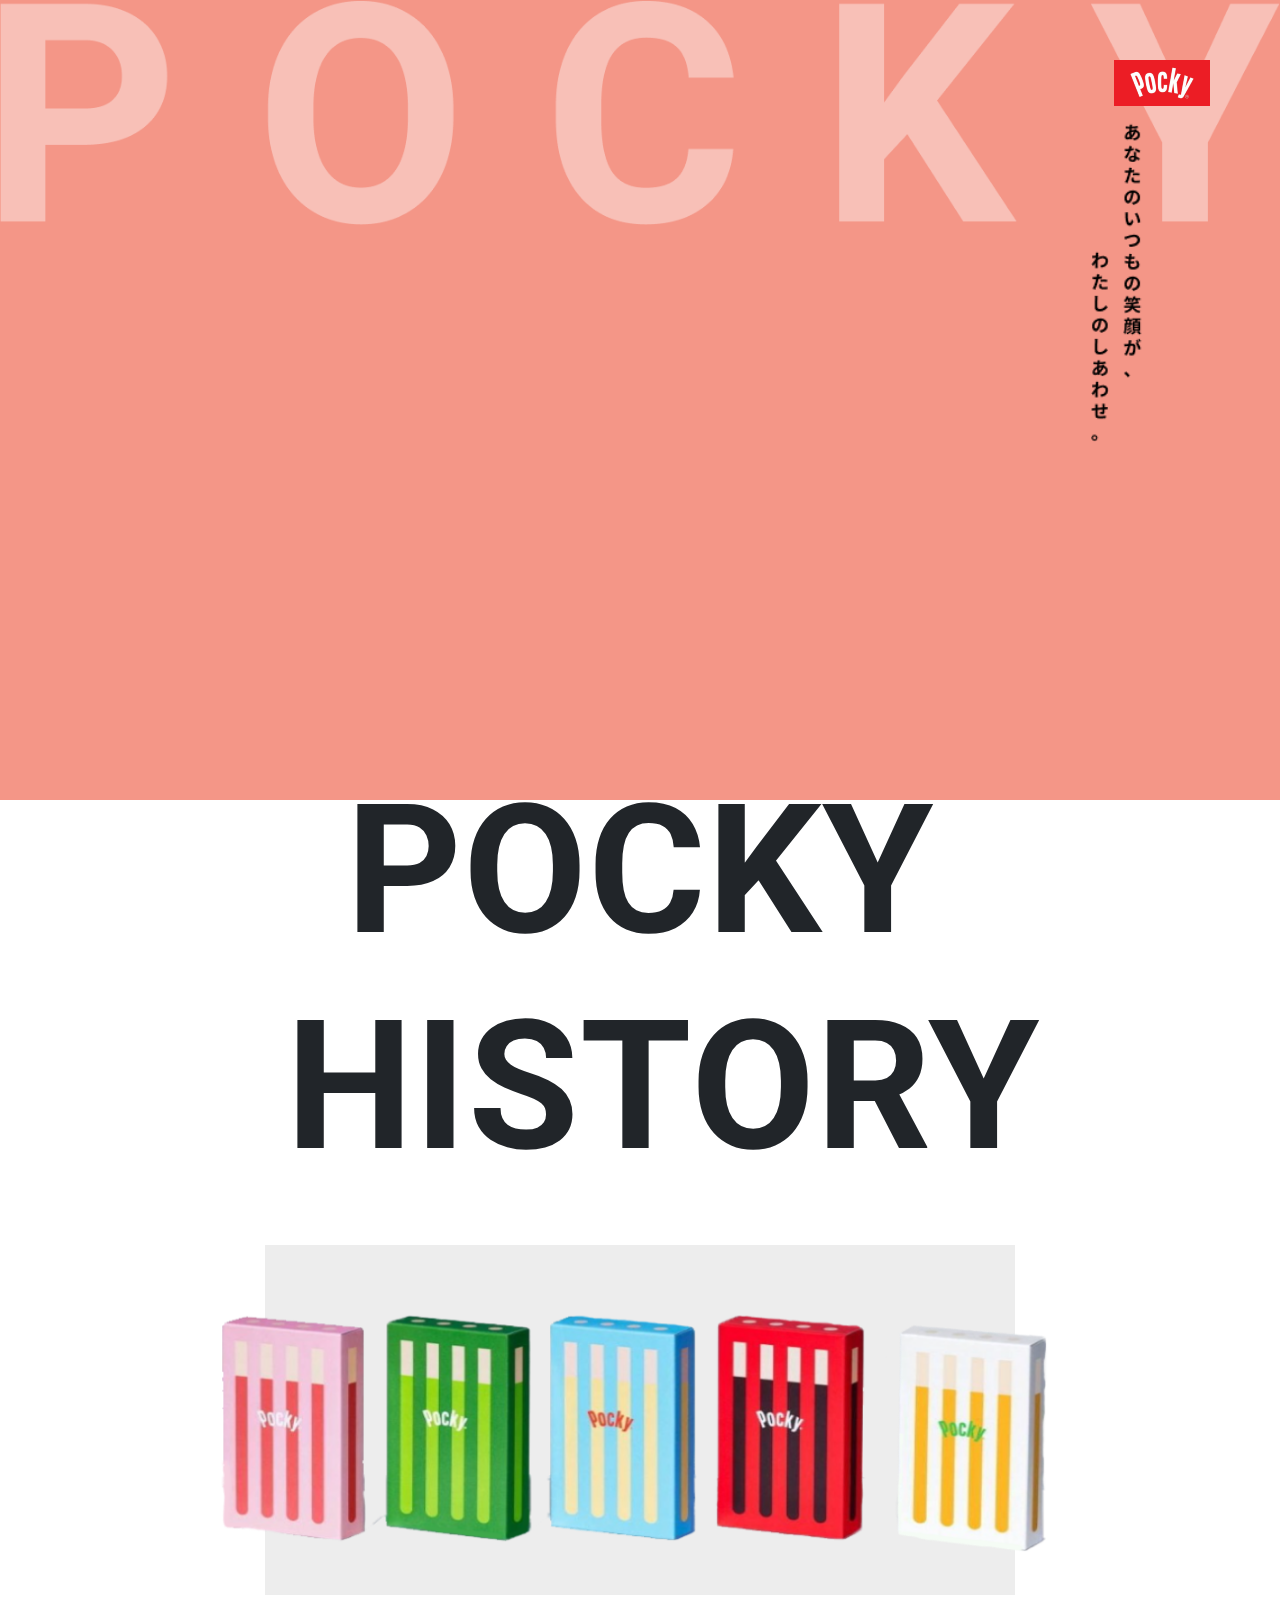
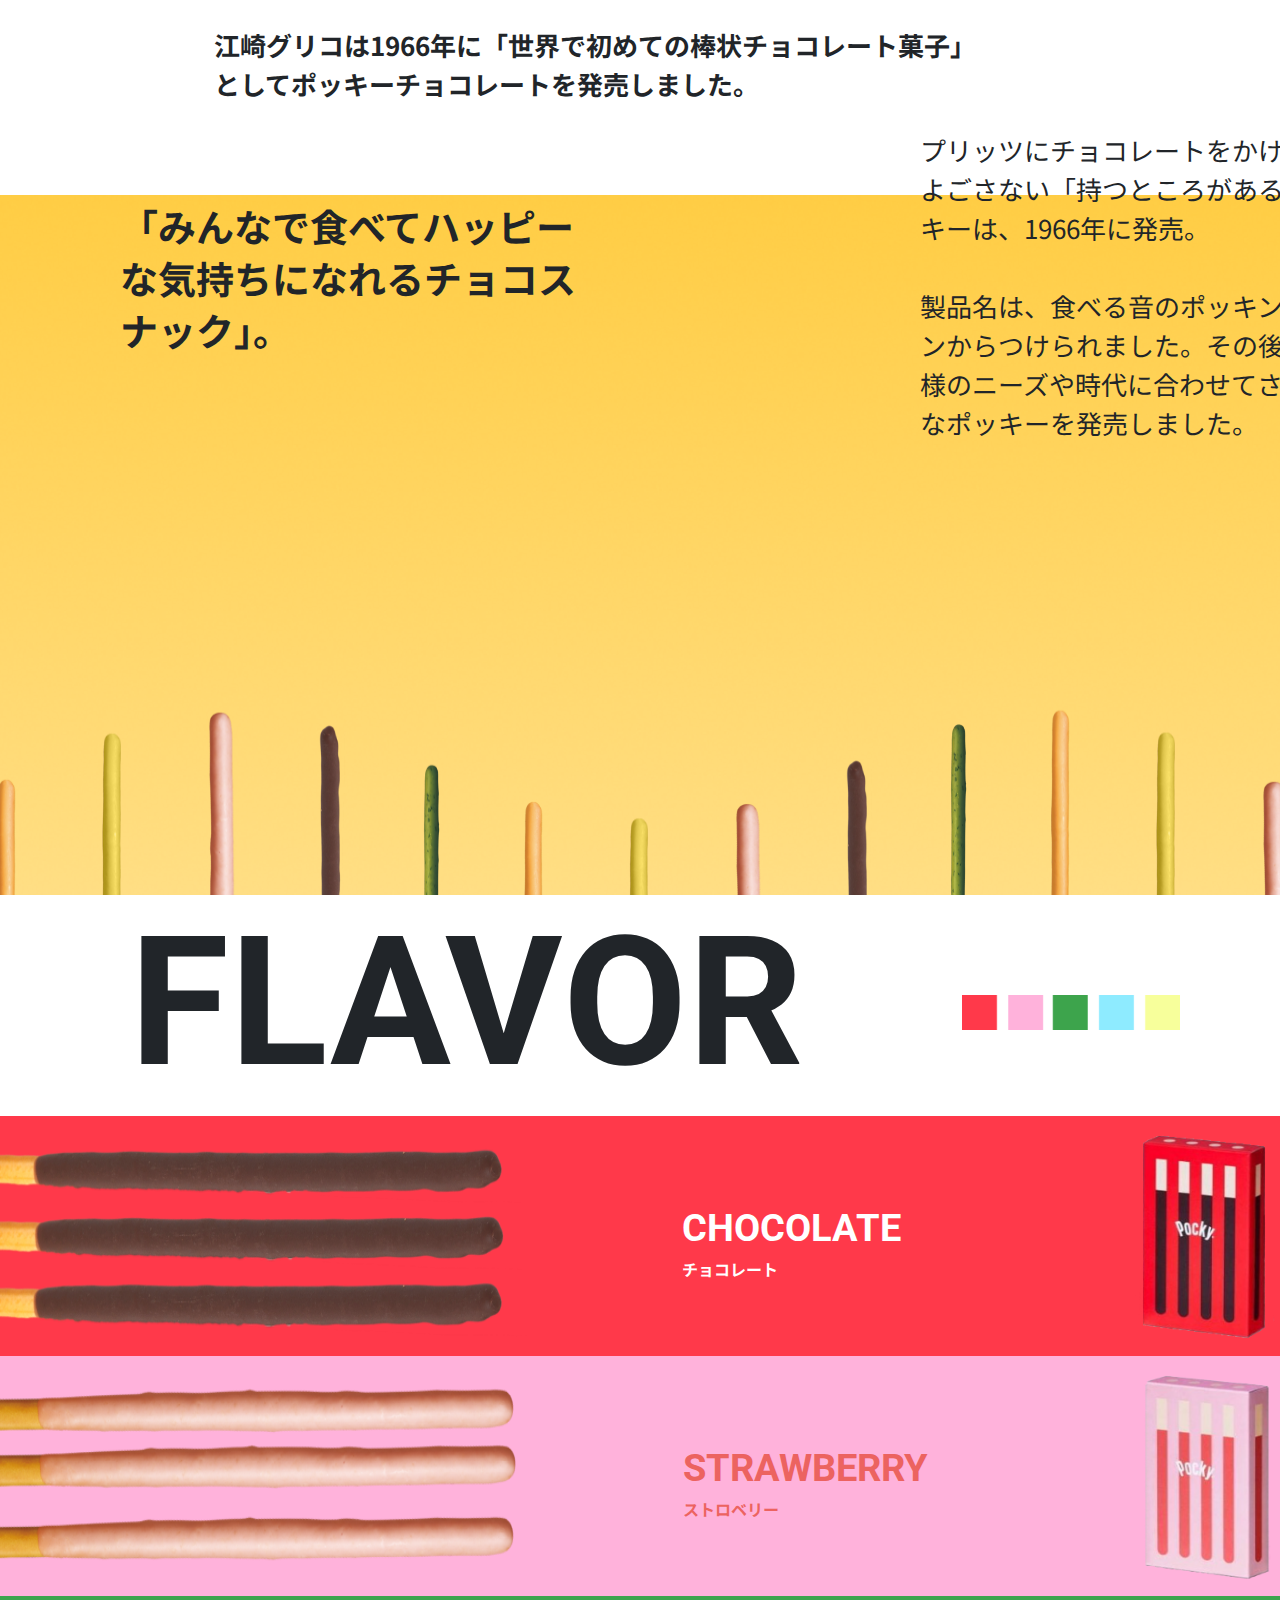
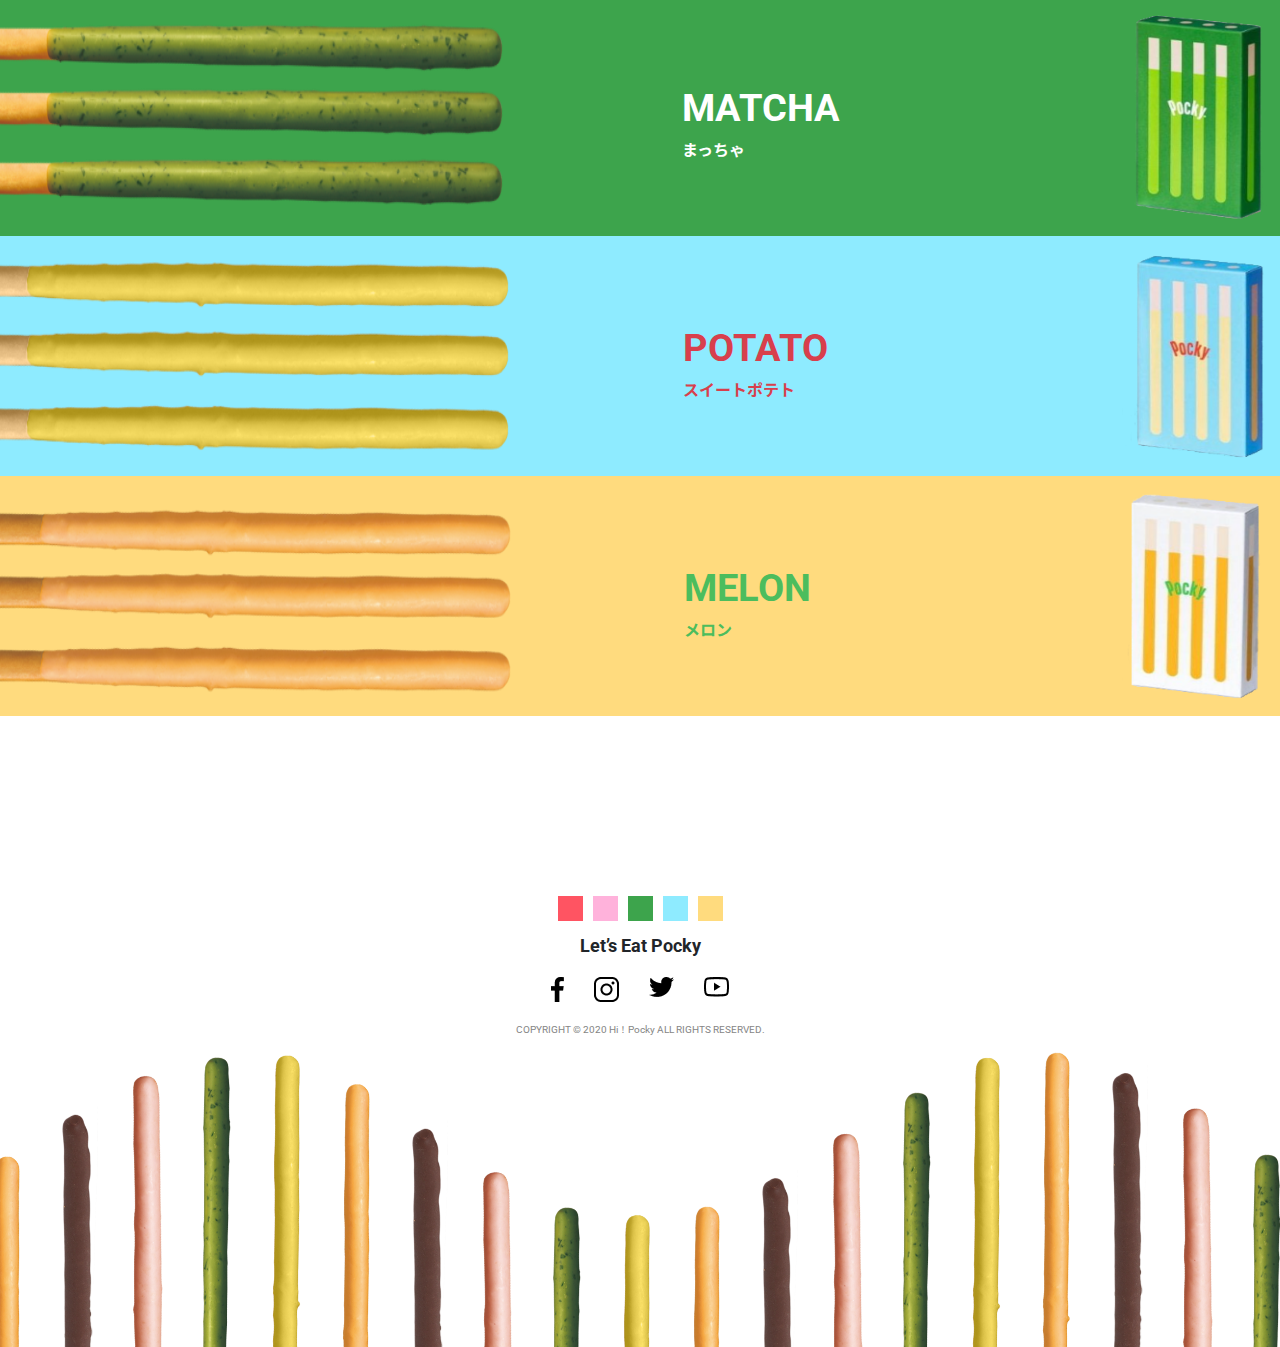
==== commit b3fe3a08: "almost finished" ====
--- a/index.html
+++ b/index.html
@@ -14,9 +14,9 @@
     <link href="https://fonts.googleapis.com/css2?family=Noto+Sans+JP:wght@400;500;700&display=swap" rel="stylesheet">
 
      <!-- JS連結 -->
-     <script src="js/jQuery.js"></script>
-     <script src="js/bootstrap.min.js"></script>
-     <script src="js/headtop.js"  type="text/javascript"></script>
+    <script src="js/jQuery.js"></script>
+    <script src="js/bootstrap.min.js"></script>
+    <script src="js/headtop.js"  type="text/javascript"></script>
     <script>
 		window.dataLayer = window.dataLayer || [];
 		function gtag(){dataLayer.push(arguments);}
@@ -29,7 +29,7 @@
     <header>
 		<main id="main">
             <img class="h_logo" src="img/index/logo_pocky.png" alt="pocky">
-            <img class="logo" src="img/index/img_logo.png" alt="logo">
+            <a href="https://pocky.glico.com/global/"><img class="logo" src="img/index/img_logo.png" alt="logo"></a>
             <img class="headertext" src="img/index/p_header.png" alt="header text">
 			<div class="intro">
 				<div class="visual-wrap">
@@ -54,13 +54,13 @@
         <h1 class="content_title_mid">POCKY<br>HISTORY</h1>
         <div class="bg_history1_box">
             <div class="bg_history1"></div>
-            <img class="img_pockybox" src="img/index/img_pockybox.png" alt="pockybox">
+            <a href="/"><img class="img_pockybox" src="img/index/img_pockybox.png" alt="pockybox"></a>
             <p class="content_text">江崎グリコは1966年に「世界で初めての棒状チョコレート菓子」<br>としてポッキーチョコレートを発売しました。</p>
         </div>
         <main id="main">
             <div class="bg_history2_box">
                 <section class="point">
-                    <div class="buds js-inview"><img src="img/index/img_chocolate_fc.png" alt="" width="144" height="2064"></div>
+                    <div class="buds js-inview"><img src="img/index/img_chocolate_fc.png" alt="" width="180" height="1000"></div>
                     <div class="bg-list js-inview">
                         <div class="item item01 origin"><img src="img/index/img_chocolate.png" alt="" width="35" height="276"></div>
                         <div class="item item02 origin"><img src="img/index/img_matcha.png" alt="" width="28" height="276"></div>
@@ -81,46 +81,46 @@
             <h1 class="content_title">FLAVOR</h1>
             <img class="img_smallcontent" src="img/index/img_content_3.png" alt="squares">
         </div>
-        <div class="chocolate flavor_content">
+        <a href="/chocolate.html"><div class="chocolate flavor_content">
             <img src="img/index/img_3chocolate.png" alt="chocolate flavor">
             <div class="flavor_text">
                 <h2>CHOCOLATE</h2>
                 <p>チョコレート</p>
             </div>
             <img class="flavorbox" src="img/index/img_chocolatebox.png" alt="chocolate box">
-        </div>
-        <div class="strawberry flavor_content">
+        </div></a>
+        <a href="/strawberry.html"><div class="strawberry flavor_content">
             <img src="img/index/img_3strawberry.png" alt="strawberry flavor">
             <div class="flavor_text">
                 <h2>STRAWBERRY</h2>
                 <p>ストロベリー</p>
             </div>
             <img class="flavorbox" src="img/index/img_strawberrybox.png" alt="strawberry box">
-        </div>
-        <div class="matcha flavor_content">
+        </div></a>
+        <a href="/matcha.html"><div class="matcha flavor_content">
             <img src="img/index/img_3matcha.png" alt="matcha flavor">
             <div class="flavor_text">
                 <h2>MATCHA</h2>
                 <p>まっちゃ</p>
             </div>
             <img class="flavorbox" src="img/index/img_matchabox.png" alt="matcha box">
-        </div>
-        <div class="potato flavor_content">
+        </div></a>
+        <a href="/potato.html"><div class="potato flavor_content">
             <img src="img/index/img_3potato.png" alt="potato flavor">
             <div class="flavor_text">
                 <h2>POTATO</h2>
                 <p>スイートポテト</p>
             </div>
             <img class="flavorbox" src="img/index/img_potatobox.png" alt="potato box">
-        </div>
-        <div class="melon flavor_content">
+        </div></a>
+        <a href="/melon.html"><div class="melon flavor_content">
             <img src="img/index/img_3melon.png" alt="melon flavor">
             <div class="flavor_text">
                 <h2>MELON</h2>
                 <p>メロン </p>
             </div>
             <img class="flavorbox" src="img/index/img_melonbox.png" alt="melon box">
-        </div>
+        </div></a>
     </div>
 
     <footer id="footer" class="js-inview">
@@ -134,10 +134,10 @@
             </div>
             <h3>Let’s Eat Pocky</h3>
             <div class="btn_footer">
-                <img class="btn_fb" src="img/btn_footer_fb.png">
-                <img class="btn_ig" src="img/btn_footer_ig.png">
-                <img class="btn_twitter" src="img/btn_footer_twitter.png">
-                <img class="btn_yt" src="img/btn_footer_yt.png">
+                <a href="https://www.facebook.com/"><img class="btn_fb" src="img/btn_footer_fb.png"></a>
+                <a href="https://www.instagram.com/"><img class="btn_ig" src="img/btn_footer_ig.png"></a>
+                <a href="https://twitter.com/?lang=zh-tw"><img class="btn_twitter" src="img/btn_footer_twitter.png"></a>
+                <a href="https://www.youtube.com/"><img class="btn_yt" src="img/btn_footer_yt.png"></a>
             </div>
 
             <p>COPYRIGHT © 2020 Hi！Pocky ALL RIGHTS RESERVED.</p>
--- a/css/style.css
+++ b/css/style.css
@@ -6,7 +6,8 @@
 
 /*header*/
 .h_logo{ position: absolute; width: 100%; z-index: 2;}
-.logo{ position: absolute; margin-top: 60px; right: 5.5%; z-index: 2;}
+.logo{ position: absolute; margin-top: 60px; right: 5.5%; z-index: 2; transition: all 0.5s;}
+.logo:hover { transform: scale(1.1);}
 .headertext{
     position: absolute;
     margin-top: 50px;
@@ -28,7 +29,8 @@
 .content_title_mid{ display: none;}
 .bg_history1_box{ margin-top: 50px; display: flex; justify-content: center;}
 .bg_history1{ width: 750px; height: 350px; background: rgba(196, 196, 196, 0.3);}
-.img_pockybox{ position: absolute; width: 900px; margin-top: 40px; margin-left: 25px;}
+.img_pockybox{ position: absolute; width: 900px; margin-top: 40px; margin-left: -795px; transition: all 0.5s;}
+.img_pockybox:hover,.img_pockybox:focus { transform: translateY(-0.4em) scale(1.1);}
 .content_text{
     position: absolute;
     font-family: 'Noto Sans JP', sans-serif;
@@ -53,10 +55,13 @@
     width: 450px;
     font-weight: normal;
     top: 1350px;
-    margin-left: 900px;
+    margin-left: 920px;
 }
 
 /*flavor*/
+.flavor a:hover{
+    text-decoration: none;
+}
 .flavor_title{ display: flex; justify-content: space-between;}
 .flavor_title .content_title{ margin-left: 130px;}
 .img_smallcontent{ height: 35px; margin-top: 100px; margin-right: 100px;}
@@ -66,21 +71,23 @@
 .flavor_content{ display: flex;}
 .flavor_text{ margin-top: 90px;}
 
-.chocolate{ background-color: #FF394A;}
+.chocolate{ background-color: #FF394A; transition: all 0.5s;}
 .chocolate .flavor_text{ color: white; margin-left: 153px;}
 .chocolate .flavorbox{ width: 145px; margin-left: 18%;}
-.strawberry{ background-color: #FFB2DB;}
+.strawberry{ background-color: #FFB2DB; transition: all 0.5s;}
 .strawberry .flavor_text{ color: #EC6360; margin-left: 150px;}
-.strawberry .flavorbox{ margin-left: 16%;}
-.matcha{ background-color: #3DA44C;}
+.strawberry .flavorbox{ margin-left: 15.8%;}
+.matcha{ background-color: #3DA44C; transition: all 0.5s;}
 .matcha .flavor_text{ color: white; margin-left: 170px;}
 .matcha .flavorbox{ margin-left: 22%;}
-.potato{ background-color: #8EEBFF;}
+.potato{ background-color: #8EEBFF; transition: all 0.5s;}
 .potato .flavor_text{ color: #D83F4C; margin-left: 170px;}
 .potato .flavorbox{ margin-left: 23%;}
-.melon{ background-color: #FFDB7E;}
+.melon{ background-color: #FFDB7E; transition: all 0.5s;}
 .melon .flavor_text{ color: #4CBD5D; margin-left: 170px;}
 .melon .flavorbox{ margin-left: 24.3%;}
+
+.chocolate:hover,.strawberry:hover,.matcha:hover,.potato:hover,.melon:hover{ padding-right: 25px; transform-origin:0; transform:scale(0.95,0.9);}
 
 /*footer*/
 .img_color{ margin-top: 100px; display: flex; justify-content: center;}
@@ -95,10 +102,6 @@
 .btn_fb:hover,.btn_ig:hover,.btn_twitter:hover,.btn_yt:hover{opacity: 0.5;}
 footer .container p{color:#858585; text-align: center; margin-top: 20px;}
 
-@media screen and (max-width: 1024px) {
-    .bg_text p{width: 394px;height: 763px;}
-    .btn_flavor img{width: 65px;height: 65px;}    
-}
 @media screen and (max-width: 768px) {
     .introduce{ margin-top: -10px!important;}
     .content_title{ display: none;}
@@ -111,30 +114,46 @@
     .img_pockybox{ width: 650px; margin-top: 55px; margin-left: -10px;}
     .content_text{ font-size: 2rem; margin-top: 340px; margin-right: 70px;}
 }
-@media screen and (max-width: 426px) {
-    .strawberry_bg{background-image:url('../img/strawberry/bg_strawberry_s.png');width:100%;background-repeat: no-repeat;}
-    .bg_text{width: 283px;height: 434px;margin-top:200px;}
-    .bg_text p{padding:30px;width: 395.6px;height: 434px;font-size: 1.2rem;}
-    .bg_strawberry img{display: none;}
-    content{display:inline;margin-top:0px;}
-    .strawberry_h1 img{width:277px;height:91px;}
-    .flavor p{font-size:1rem;}
-    .btn_flavor{padding-bottom:30px;}
-    .btn_flavor img{width: 55px;height: 55px;}
-}
-@media screen and (max-width: 376px) {
-    .strawberry_bg{background-image:url('../img/strawberry/bg_strawberry_s.png');width:100%;background-repeat: no-repeat;}
-    .bg_text{width: 283px;height: 434px;margin-top:200px;}
-    .bg_text p{padding:30px;width: 345.2px;height: 434px;font-size: 1.2rem;}
-    .bg_strawberry img{display: none;}
-    .btn_flavor img{width: 65px;height: 65px;}
-    content{display:inline;margin-top:0px;}
-    .strawberry_h1 img{width:277px;height:91px;}
-    .flavor p{font-size:1rem;}
-    .btn_flavor{padding-bottom:30px;}
-    .btn_flavor img{width: 55px;height: 55px;}
-}
+
 @media screen and (max-width:320px){
-    .bg_text p{padding:30px;width:290px;height: 450px;font-size: 1rem;}
-    .flavor{margin-top:20px;}
+    /*header*/
+    .logo{ height: 3.2rem;}
+    .headertext{ margin-top: 30px; height: 18rem; right: 12%;}
+
+    /*history*/
+    .content_title{ display: none;}
+    .content_title_mid{ margin-top: 8px; font-size: 6rem; line-height: 6rem;}
+    .bg_history1{ margin-top:-20px; width: 250px; height: 150px; margin-left: 70px;}
+    .img_pockybox{width: 290px; margin-top: 10px; margin-left: 0;}
+    .content_text{ font-size: 1.4rem; width: 260px; margin-top: 160px; left: 120px;}
+    .bg_history2_box{ margin-top: 160px; max-width: 320px;}
+    h2{ font-size: 2.4rem !important;}
+    #main .point .buds.show img{ margin-top:350px; width:70px; height:500px;}
+    .history_title{ width: 180px; font-size: 1.8rem!important; line-height: 2.8rem; top: 850px; margin-left: 130px;}
+    .bg_history2_box p{ width: 180px; font-size: 1rem; top: 790px; margin-left: 5px;}
+
+    /*flavor*/
+    .flavor_title{ margin-top: 0px;}
+    .flavor_title .content_title{ font-size: 2.4rem!important; margin-left: 500px;}
+    .img_smallcontent{ height: 18px; margin-top: 50px; margin-left: 190px; margin-bottom: 10px;}
+    .flavor_text h2{ font-size: 1.4rem!important;}
+    .flavor_text p{ width:84px; -webkit-transform:scale(0.7); margin-left: -12px;}
+    .flavorbox{ width: 45px!important; height: 65px!important; margin-top: 10px!important;}
+    .flavor_text{ margin-top: 25px; margin-bottom: 10px;}
+
+    .chocolate img{ width: 140px; height: 70px; margin-top: 5px;}
+    .chocolate .flavor_text{ margin-left: 20px;}
+    .chocolate .flavorbox{ width: 145px; margin-left: 7%;}
+    .strawberry img{ width: 140px; height: 70px; margin-top: 5px;}
+    .strawberry .flavor_text{ margin-left: 20px;}
+    .strawberry .flavorbox{ margin-left: 4%;}
+    .matcha img{ width: 140px; height: 70px; margin-top: 5px;}
+    .matcha .flavor_text{ margin-left: 20px;}
+    .matcha .flavorbox{ margin-left: 10%;}
+    .potato img{ width: 140px; height: 70px; margin-top: 5px;}
+    .potato .flavor_text{ margin-left: 20px;}
+    .potato .flavorbox{ margin-left: 10.0%;}
+    .melon img{ width: 140px; height: 70px; margin-top: 5px;}
+    .melon .flavor_text{ margin-left: 20px;}
+    .melon .flavorbox{ margin-left: 11%;}
 }--- a/css/animation.css
+++ b/css/animation.css
@@ -40,7 +40,6 @@
 #main .point .list-item .item .icon::before{ content: ''; position: absolute; left: 0; top: 0; width: 100%; height: 100%; border: 1px solid #ffffff; box-sizing: border-box; border-radius: 50%; }
 #main .point .list-item .item .head{ font-size: 1.2rem; color: #ffffff; font-weight: bold; }
 #main .point .list-item .item .txt{ color: #ffffff; margin-top: 5px; }
-
 /*footer*/
 #footer{ padding: 80px 0 300px; overflow: hidden; position: relative; background-color: #ffffff; }
 #footer .bg-list{ position: absolute; left: 50%; bottom: 0; overflow: hidden; }
@@ -76,6 +75,7 @@
 	#main .point .list-item{ position: relative; left: 0; margin-left: 8%; top: auto; width: auto; margin-top: 16%; padding-right: 24%; }
 	#main .point .list-item .item{ padding-left: 24px; background-position: 0 7px; background-size: 15px 13px; }
 	#main .point .list-item .item .icon{ left: 335px; right: auto; width: 55px; }
+	#main .concept .ttl.show+.txt-body{ opacity: 1; transition: opacity 0.5s ease 0.5s; }
 }
 
 @media screen and (max-width: 1170px) {
@@ -91,15 +91,24 @@
 	#main .point .list-item .item .icon{ left: auto; right: 0; top: 0; transform: none; }
 }
 @media screen and (max-width: 480px){
+	#main .intro{ width: 100%; height: 35vh; padding-top: 110%; position: relative; }
+	#main .intro .visual-wrap{ position: absolute; left: 0; top: 0; width: 100%; height: 100%; overflow: hidden;}
+	#main .intro .visual-list{ height: 55%;}
+	#main .intro .visual-list .item{ float: left; height: auto; /*height: 120%;*/ transform: translateX(5vw); }
+	#main .intro .visual-list .item01{ margin-right: 1%; width: 50px; }
+	#main .intro .visual-list .item02{ margin-right: 1%; width: 50px; }
+	#main .intro .visual-list .item03{ margin-right: 1%; width: 50px; }
+	#main .intro .visual-list .item04{ margin-right: 1%; width: 50px; }
+	#main .intro .visual-list .item05{ margin-right: 1%; width: 50px; }
+	#main .point{ width: 100%; height: 420px;}
+	#main .point .bg-list{ left: 80%; bottom: 0; margin-bottom: -12%; overflow: hidden; }
+	#main .point .bg-list .item{ float: left; margin-right: 10vw; }
+	#main .point .buds{ width:20px; left: 10%; top: -470px;transform: translateX(50%); z-index: 5; }
 	#main .point .list-item .item br.pc{ display: none; }
 	#main .point .list-item .item br.sp{ display: block; }
 	#main .point .list-item .item:nth-child(3){ padding-right: 0; }
-	#main .point .list-item .item .icon{ left: 190px; right: auto; top: 0; background-color: #20a4dd; }
 }
 
-@media screen and (max-width: 860px) {
-	#main .concept .ttl.show+.txt-body{ opacity: 1; transition: opacity 0.5s ease 0.5s; }
-}
 #main .point .en-body .en{ transform: scale(1.2); opacity: 0; }
 #main .point .en-body.show .en{ transform: scale(1); opacity: 1; transition: transform 0.5s cubic-bezier(0.250, 0.460, 0.450, 0.940), opacity 0.5s ease-in; }
 #main .point .en-body .deco{ opacity: 0; animation: rotateIconDeco02 20s linear infinite; }
